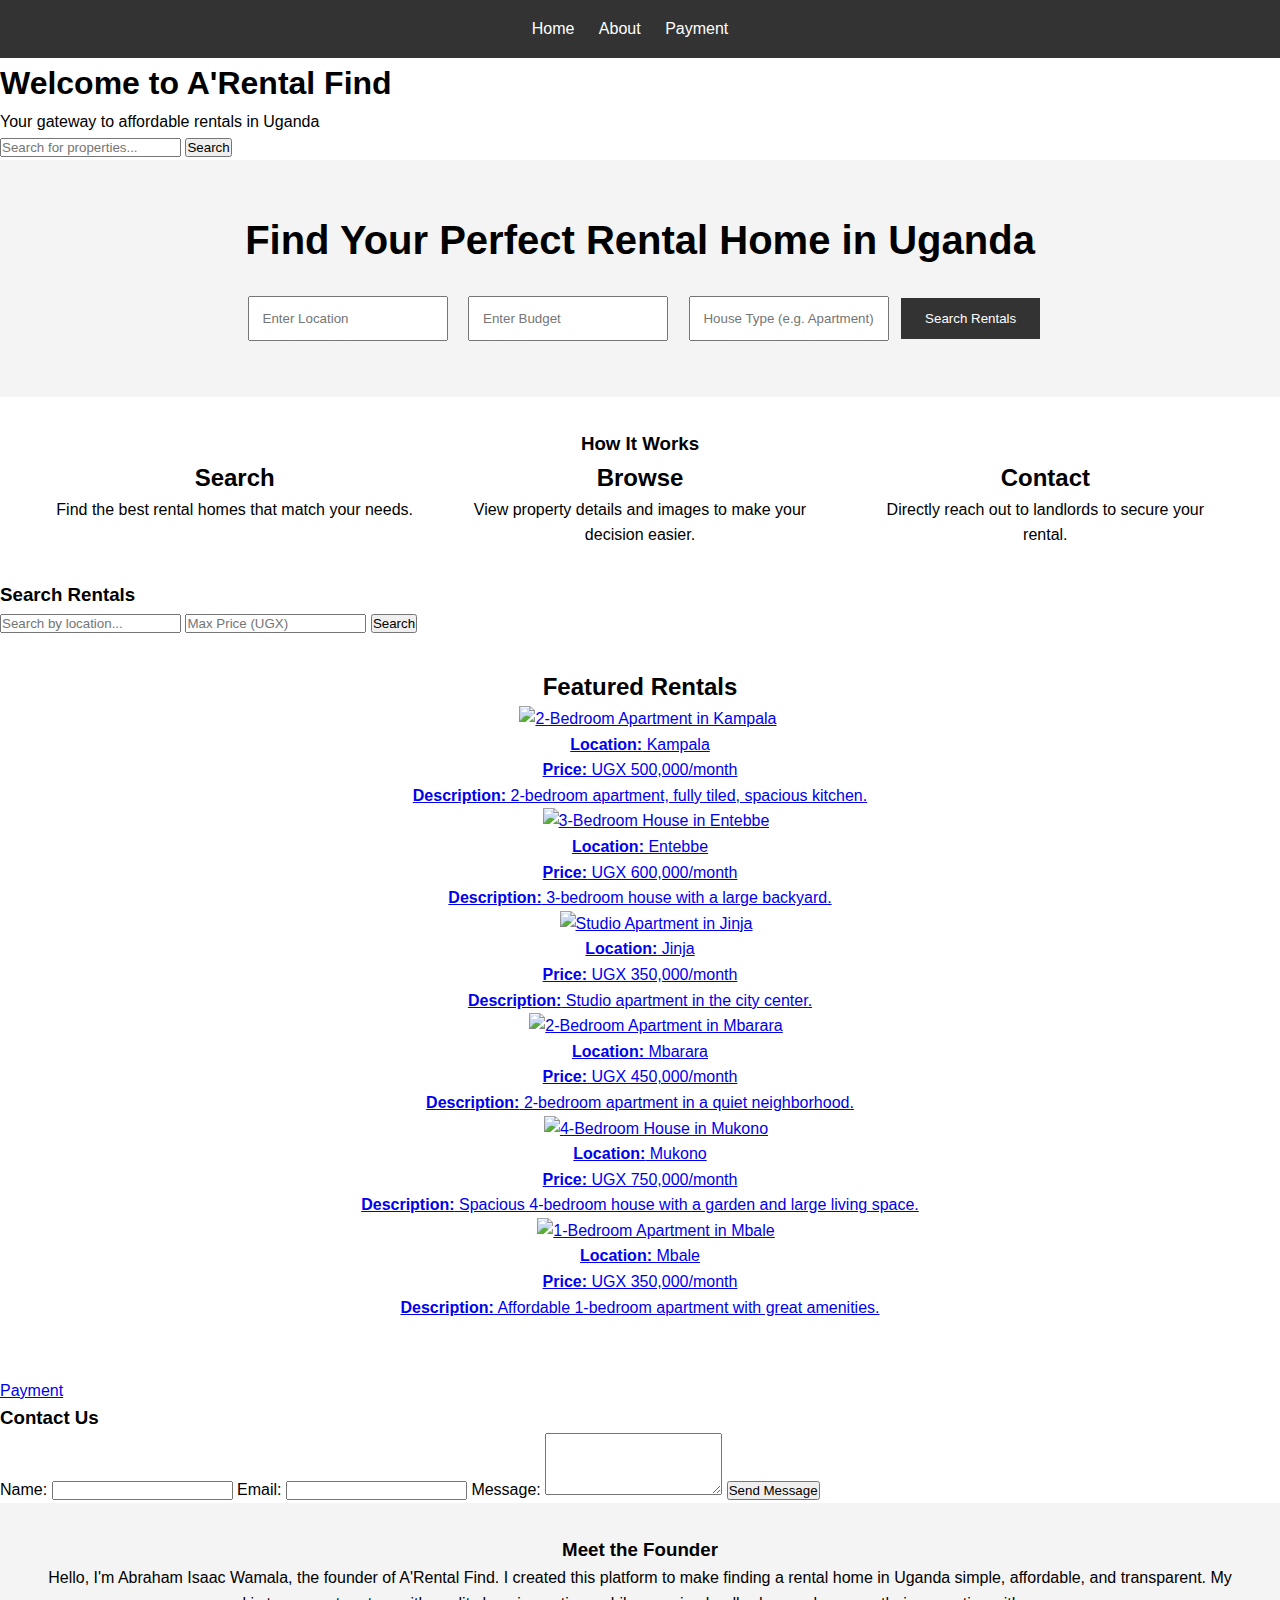
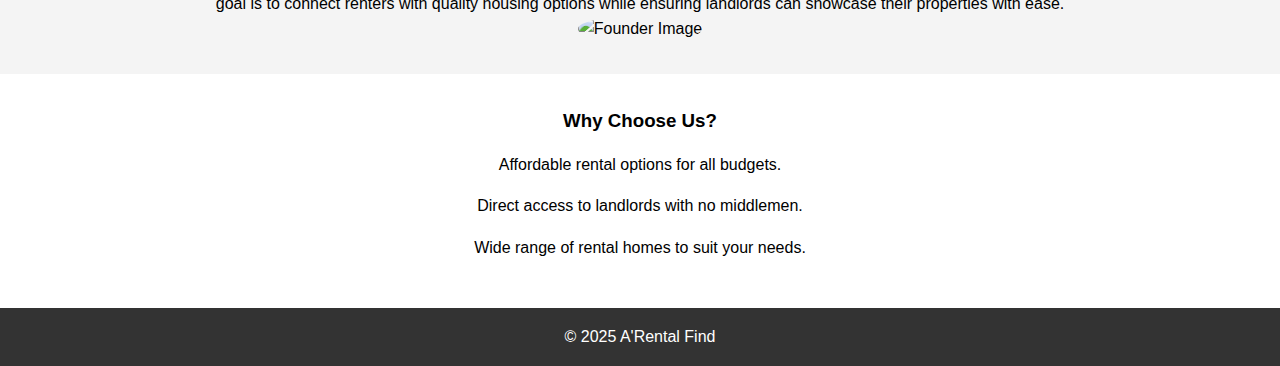
==== index.html @ 2521fff1 "Add files via upload" ====
<!DOCTYPE html>
<html lang="en">
<head>
    <meta charset="UTF-8">
    <meta name="viewport" content="width=device-width, initial-scale=1.0">
    <title>A'Rental Find - Find Your Perfect Rental Home in Uganda</title>
    <link rel="stylesheet" href="styles.css">
<link href="https://fonts.googleapis.com/css2?family=Roboto:wght@400;700&display=swap" rel="stylesheet">

</head>
<body>

    <!-- Header Section -->
    <header>
    <nav>
        <ul>
            <li><a href="index.html">Home</a></li>
            <li><a href="about.html">About</a></li>
            <li><a href="payment.html">Payment</a></li>
        </ul>
    </nav>
</header>
<main>
    <section id="hero">
        <h1>Welcome to A'Rental Find</h1>
        <p>Your gateway to affordable rentals in Uganda</p>
        <input type="text" id="search-bar" placeholder="Search for properties...">
        <button type="button">Search</button>
    </section>
</main>



    <!-- Hero Section -->
    <section class="hero">
        <h2>Find Your Perfect Rental Home in Uganda</h2>
        <form class="search-form">
            <input type="text" placeholder="Enter Location" name="location">
            <input type="text" placeholder="Enter Budget" name="budget">
            <input type="text" placeholder="House Type (e.g. Apartment)" name="house-type">
            <button type="submit">Search Rentals</button>
        </form>
    </section>



    <!-- How It Works Section -->
    <section class="how-it-works">
        <h3>How It Works</h3>
        <div class="steps">
            <div class="step">
                <h4>Search</h4>
                <p>Find the best rental homes that match your needs.</p>
            </div>
            <div class="step">
                <h4>Browse</h4>
                <p>View property details and images to make your decision easier.</p>
            </div>
            <div class="step">
                <h4>Contact</h4>
                <p>Directly reach out to landlords to secure your rental.</p>
            </div>
        </div>
    </section>

    <section class="search">
    <h3>Search Rentals</h3>
    <form id="searchForm">
        <input type="text" id="locationSearch" placeholder="Search by location..." />
        <input type="number" id="priceSearch" placeholder="Max Price (UGX)" />
        <button type="submit">Search</button>
    </form>
</section>
<!-- Featured Rentals Section -->
    <section class="featured-rentals">
    <h2>Featured Rentals</h2>
    <div class="rentals-container">
        <!-- Property 1 -->
        <a href="property-details1.html" class="rental">
            <img src="https://via.placeholder.com/300x200" alt="2-Bedroom Apartment in Kampala">
            <div class="rental-info">
                <p><strong>Location:</strong> Kampala</p>
                <p><strong>Price:</strong> UGX 500,000/month</p>
                <p><strong>Description:</strong> 2-bedroom apartment, fully tiled, spacious kitchen.</p>
            </div>
        </a>

        <!-- Property 2 -->
        <a href="property-details2.html" class="rental">
            <img src="https://via.placeholder.com/300x200" alt="3-Bedroom House in Entebbe">
            <div class="rental-info">
                <p><strong>Location:</strong> Entebbe</p>
                <p><strong>Price:</strong> UGX 600,000/month</p>
                <p><strong>Description:</strong> 3-bedroom house with a large backyard.</p>
            </div>
        </a>

        <!-- Property 3 -->
        <a href="property-details3.html" class="rental">
            <img src="https://via.placeholder.com/300x200" alt="Studio Apartment in Jinja">
            <div class="rental-info">
                <p><strong>Location:</strong> Jinja</p>
                <p><strong>Price:</strong> UGX 350,000/month</p>
                <p><strong>Description:</strong> Studio apartment in the city center.</p>
            </div>
        </a>

        <!-- Property 4 -->
        <a href="property-details4.html" class="rental">
            <img src="https://via.placeholder.com/300x200" alt="2-Bedroom Apartment in Mbarara">
            <div class="rental-info">
                <p><strong>Location:</strong> Mbarara</p>
                <p><strong>Price:</strong> UGX 450,000/month</p>
                <p><strong>Description:</strong> 2-bedroom apartment in a quiet neighborhood.</p>
            </div>
        </a>

        <!-- Property 5 -->
        <a href="property-details5.html" class="rental">
            <img src="https://via.placeholder.com/300x200" alt="4-Bedroom House in Mukono">
            <div class="rental-info">
                <p><strong>Location:</strong> Mukono</p>
                <p><strong>Price:</strong> UGX 750,000/month</p>
                <p><strong>Description:</strong> Spacious 4-bedroom house with a garden and large living space.</p>
            </div>
        </a>

        <!-- Property 6 -->
        <a href="property-details6.html" class="rental">
            <img src="https://via.placeholder.com/300x200" alt="1-Bedroom Apartment in Mbale">
            <div class="rental-info">
                <p><strong>Location:</strong> Mbale</p>
                <p><strong>Price:</strong> UGX 350,000/month</p>
                <p><strong>Description:</strong> Affordable 1-bedroom apartment with great amenities.</p>
            </div>
        </a>
    </div>
</section>
<a href="payment.html">Payment</a>





    <section class="contact">
    <h3>Contact Us</h3>
    <form action="mailto:your-abrahamisaacwamla@gmail.com" method="POST" enctype="multipart/form-data">
        <label for="name">Name:</label>
        <input type="text" id="name" name="name" required>
        
        <label for="email">Email:</label>
        <input type="email" id="email" name="email" required>
        
        <label for="message">Message:</label>
        <textarea id="message" name="message" rows="4" required></textarea>
        
        <button type="submit">Send Message</button>
    </form>
</section>
<!-- Meet the Founder Section -->
    <section class="founder">
    <h3>Meet the Founder</h3>
    <p>Hello, I'm Abraham Isaac Wamala, the founder of A'Rental Find. I created this platform to make finding a rental home in Uganda simple, affordable, and transparent. My goal is to connect renters with quality housing options while ensuring landlords can showcase their properties with ease.</p>
    <img src="https://via.placeholder.com/200x200" alt="Founder Image" class="founder-image">
</section>

    


    <!-- Why Choose Us Section -->
    <section class="why-choose-us">
        <h3>Why Choose Us?</h3>
        <ul>
            <li>Affordable rental options for all budgets.</li>
            <li>Direct access to landlords with no middlemen.</li>
            <li>Wide range of rental homes to suit your needs.</li>
        </ul>
    </section>

    <!-- Footer Section -->
    <footer>
    <p>&copy; 2025 A'Rental Find</p>
</footer>


<script>
    document.getElementById('searchForm').addEventListener('submit', function(event) {
        event.preventDefault();

        const location = document.getElementById('locationSearch').value.toLowerCase();
        const price = parseInt(document.getElementById('priceSearch').value);

        const rentals = document.querySelectorAll('.rental');
        
        rentals.forEach(rental => {
            const rentalLocation = rental.querySelector('p').textContent.toLowerCase();
            const rentalPrice = parseInt(rental.querySelectorAll('p')[1].textContent.replace('UGX ', '').replace('/month', '').replace(',', ''));

            if ((location === '' || rentalLocation.includes(location)) && (isNaN(price) || rentalPrice <= price)) {
                rental.style.display = 'block';
            } else {
                rental.style.display = 'none';
            }
        });
    });
</script>
</body>
</body>
</html>
---- styles.css ----
/* General Reset */
* {
    margin: 0;
    padding: 0;
    box-sizing: border-box;
}

body {
    font-family: Arial, sans-serif;
    line-height: 1.6;
}

/* Header */
header {
    background-color: #333;
    color: white;
    padding: 1rem;
    text-align: center;
}

header .logo h1 {
    font-size: 2rem;
}

header nav ul {
    list-style: none;
    padding: 0;
}

header nav ul li {
    display: inline;
    margin-right: 20px;
}

header nav ul li a {
    color: white;
    text-decoration: none;
}

/* Hero Section */
.hero {
    background-color: #f4f4f4;
    padding: 3rem 0;
    text-align: center;
}

.hero h2 {
    font-size: 2.5rem;
    margin-bottom: 1rem;
}

.search-form input {
    padding: 0.8rem;
    margin: 0.5rem;
    width: 200px;
}

.search-form button {
    padding: 0.8rem 1.5rem;
    background-color: #333;
    color: white;
    border: none;
    cursor: pointer;
}

/* How It Works Section */
.how-it-works {
    text-align: center;
    padding: 2rem;
}

.steps {
    display: flex;
    justify-content: space-around;
}

.step {
    width: 30%;
}

.step h4 {
    font-size: 1.5rem;
}

/* Featured Rentals Section */
.featured-rentals {
    padding: 2rem;
    text-align: center;
}

.rentals {
    display: flex;
    justify-content: space-around;
    flex-wrap: wrap;
}

.rental {
    width: 30%;
    margin: 1rem;
}

.rental img {
    width: 100%;
    height: auto;
}

/* Meet the Founder Section */
.founder {
    padding: 2rem;
    background-color: #f4f4f4;
    text-align: center;
}

.founder img {
    width: 150px;
    height: 150px;
    border-radius: 50%;
}

/* Why Choose Us Section */
.why-choose-us {
    padding: 2rem;
    text-align: center;
}

.why-choose-us ul {
    list-style: none;
}

.why-choose-us ul li {
    margin: 1rem 0;
}

/* Footer */
footer {
    background-color: #333;
    color: white;
    padding: 1rem;
    text-align: center;
}

footer .socials a {
    color: white;
    text-decoration: none;
    margin: 0 10px;
}
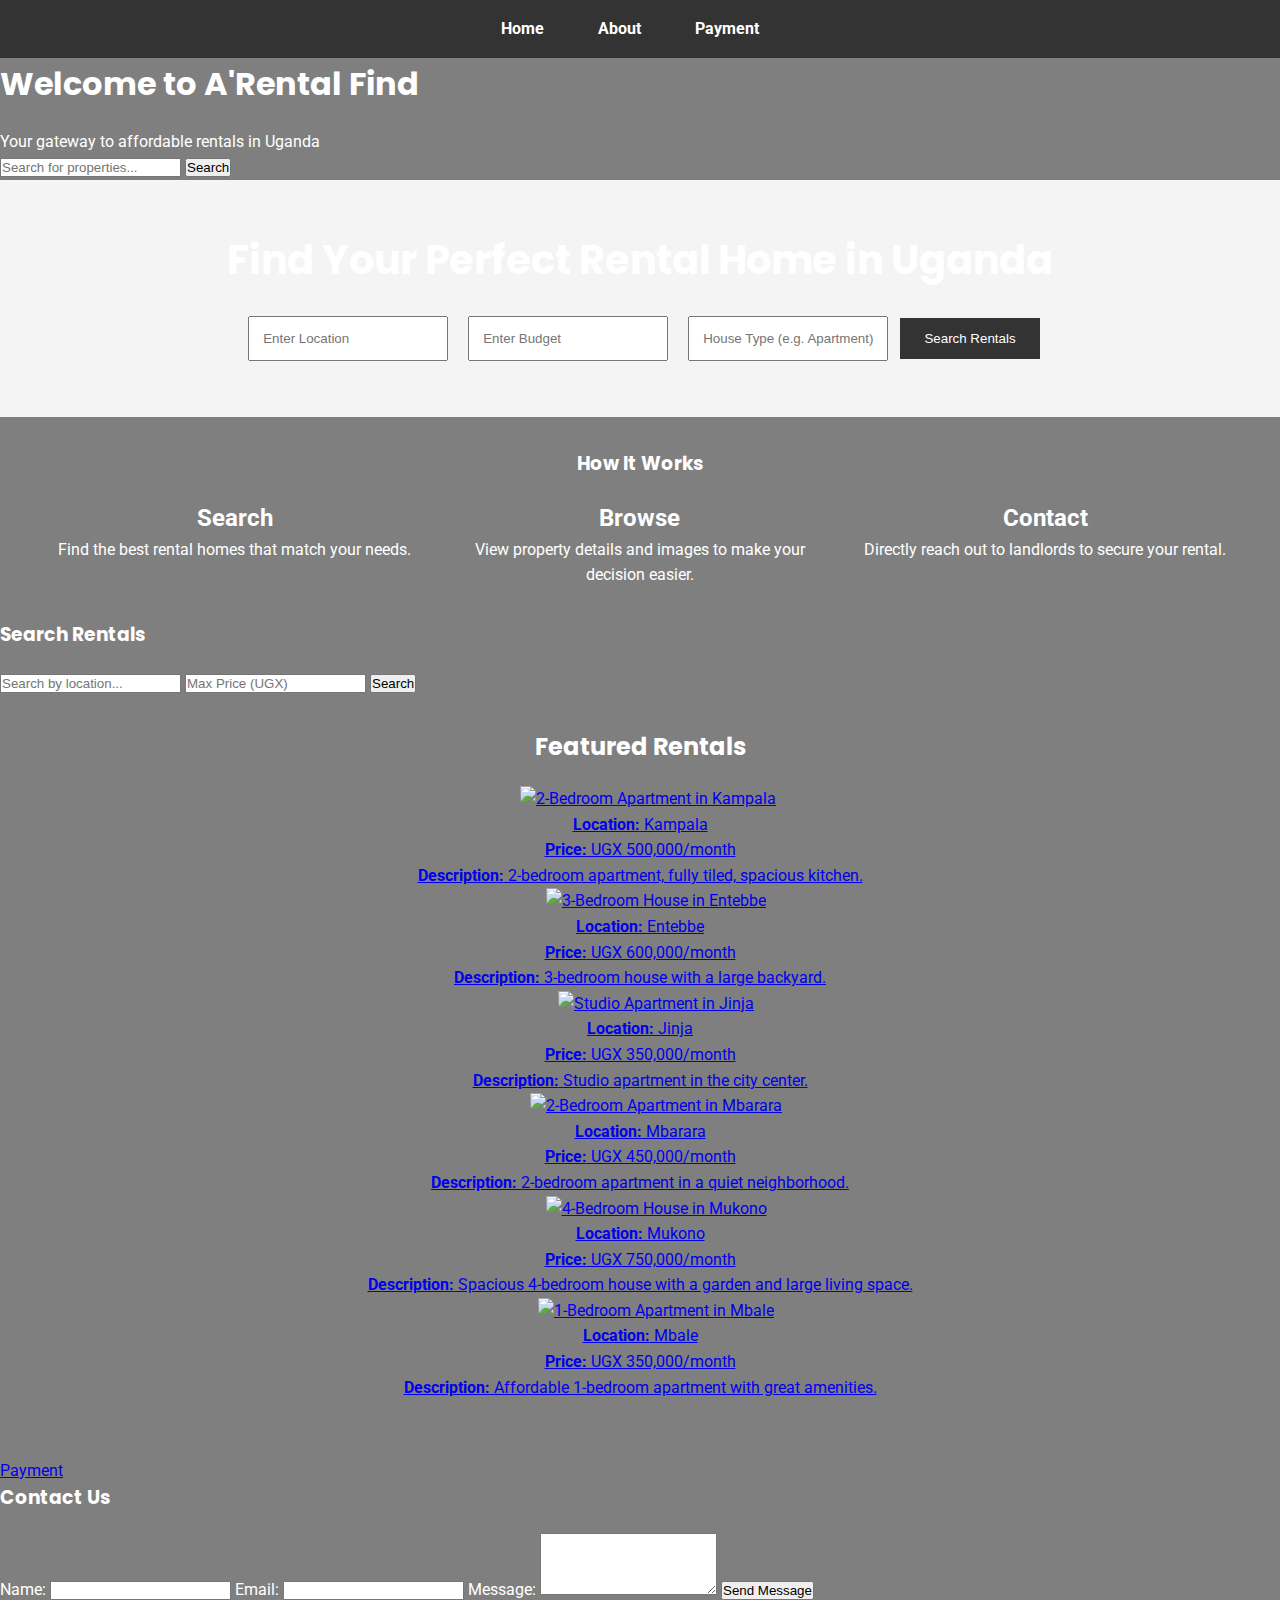
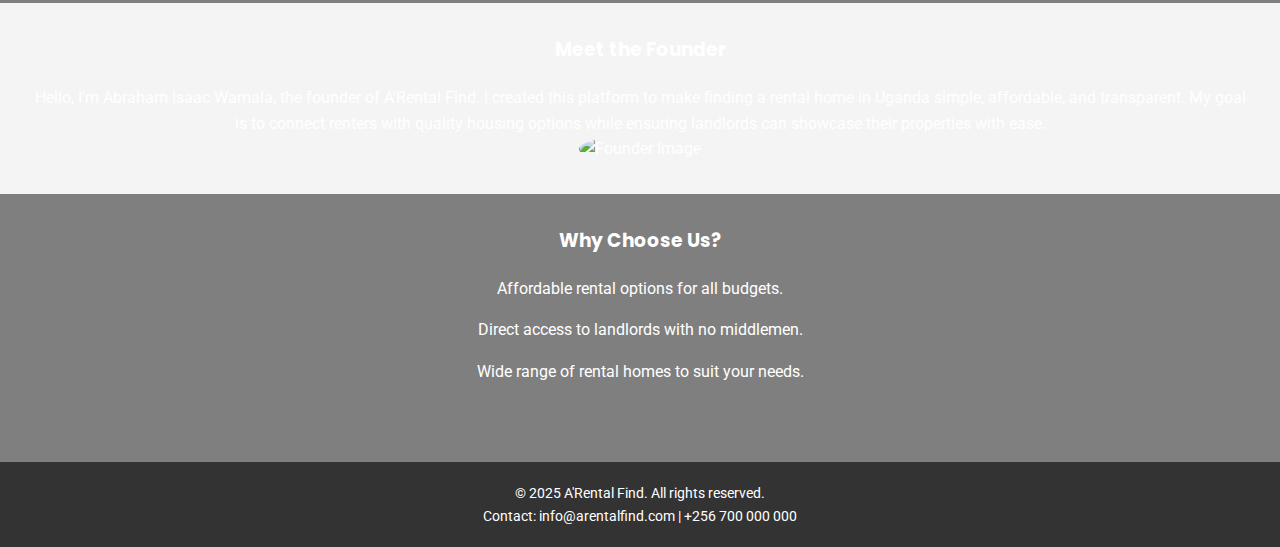
==== commit dab5f6c7: "Add files via upload" ====
--- a/index.html
+++ b/index.html
@@ -5,7 +5,8 @@
     <meta name="viewport" content="width=device-width, initial-scale=1.0">
     <title>A'Rental Find - Find Your Perfect Rental Home in Uganda</title>
     <link rel="stylesheet" href="styles.css">
-<link href="https://fonts.googleapis.com/css2?family=Roboto:wght@400;700&display=swap" rel="stylesheet">
+<link href="https://fonts.googleapis.com/css2?family=Poppins:wght@400;700&family=Roboto:wght@400;500&display=swap" rel="stylesheet">
+
 
 </head>
 <body>
@@ -179,8 +180,10 @@
 
     <!-- Footer Section -->
     <footer>
-    <p>&copy; 2025 A'Rental Find</p>
+    <p>&copy; 2025 A'Rental Find. All rights reserved.</p>
+    <p>Contact: info@arentalfind.com | +256 700 000 000</p>
 </footer>
+
 
 
 <script>
--- a/styles.css
+++ b/styles.css
@@ -143,4 +143,69 @@
     color: white;
     text-decoration: none;
     margin: 0 10px;
-}
+}nav a {
+    color: #fff;
+    text-decoration: none;
+    padding: 0 15px;
+    font-weight: bold;
+}
+
+nav a:hover {
+    color: #ff7e5f; /* Vibrant color on hover */
+    text-decoration: underline;
+}@media (max-width: 768px) {
+    nav {
+        display: flex;
+        flex-direction: column;
+        align-items: center;
+        padding: 10px 0;
+    }
+
+    nav a {
+        margin-bottom: 10px;
+    }
+
+    body {
+        padding: 10px;
+        font-size: 14px;
+    }
+}
+body {
+    background-image: url('background.jpg'); /* Update the path to your image */
+    background-size: cover;
+    background-position: center;
+    background-attachment: fixed;
+    position: relative;
+}
+
+body::before {
+    content: '';
+    position: absolute;
+    top: 0;
+    left: 0;
+    width: 100%;
+    height: 100%;
+    background-color: rgba(0, 0, 0, 0.5); /* Dark overlay */
+    z-index: -1;
+}
+footer {
+    background-color: #333;
+    color: #fff;
+    text-align: center;
+    padding: 20px;
+    margin-top: 30px;
+    font-size: 14px;
+}
+body {
+    font-family: 'Roboto', sans-serif;
+    font-size: 16px;
+    line-height: 1.6;
+    color: #fff;
+}
+
+h1, h2, h3 {
+    font-family: 'Poppins', sans-serif;
+    font-weight: bold;
+    margin-bottom: 20px;
+}
+
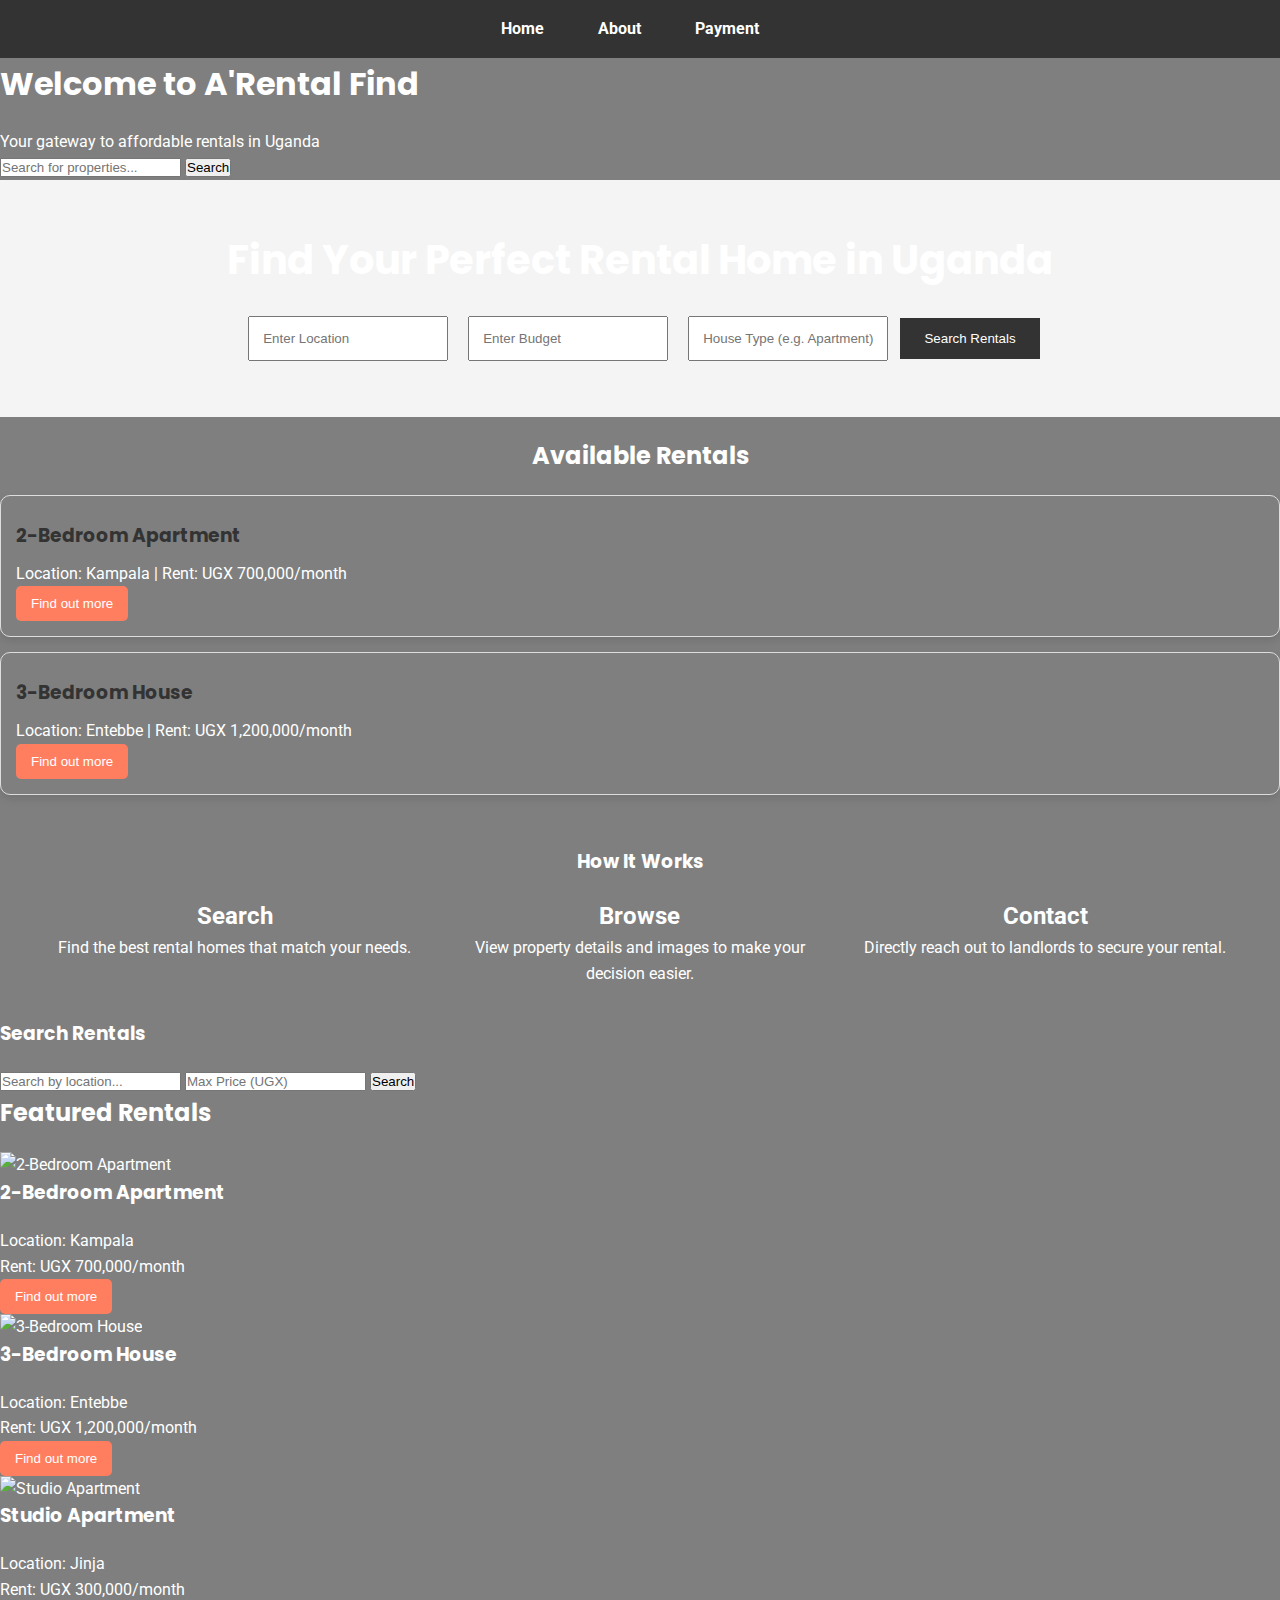
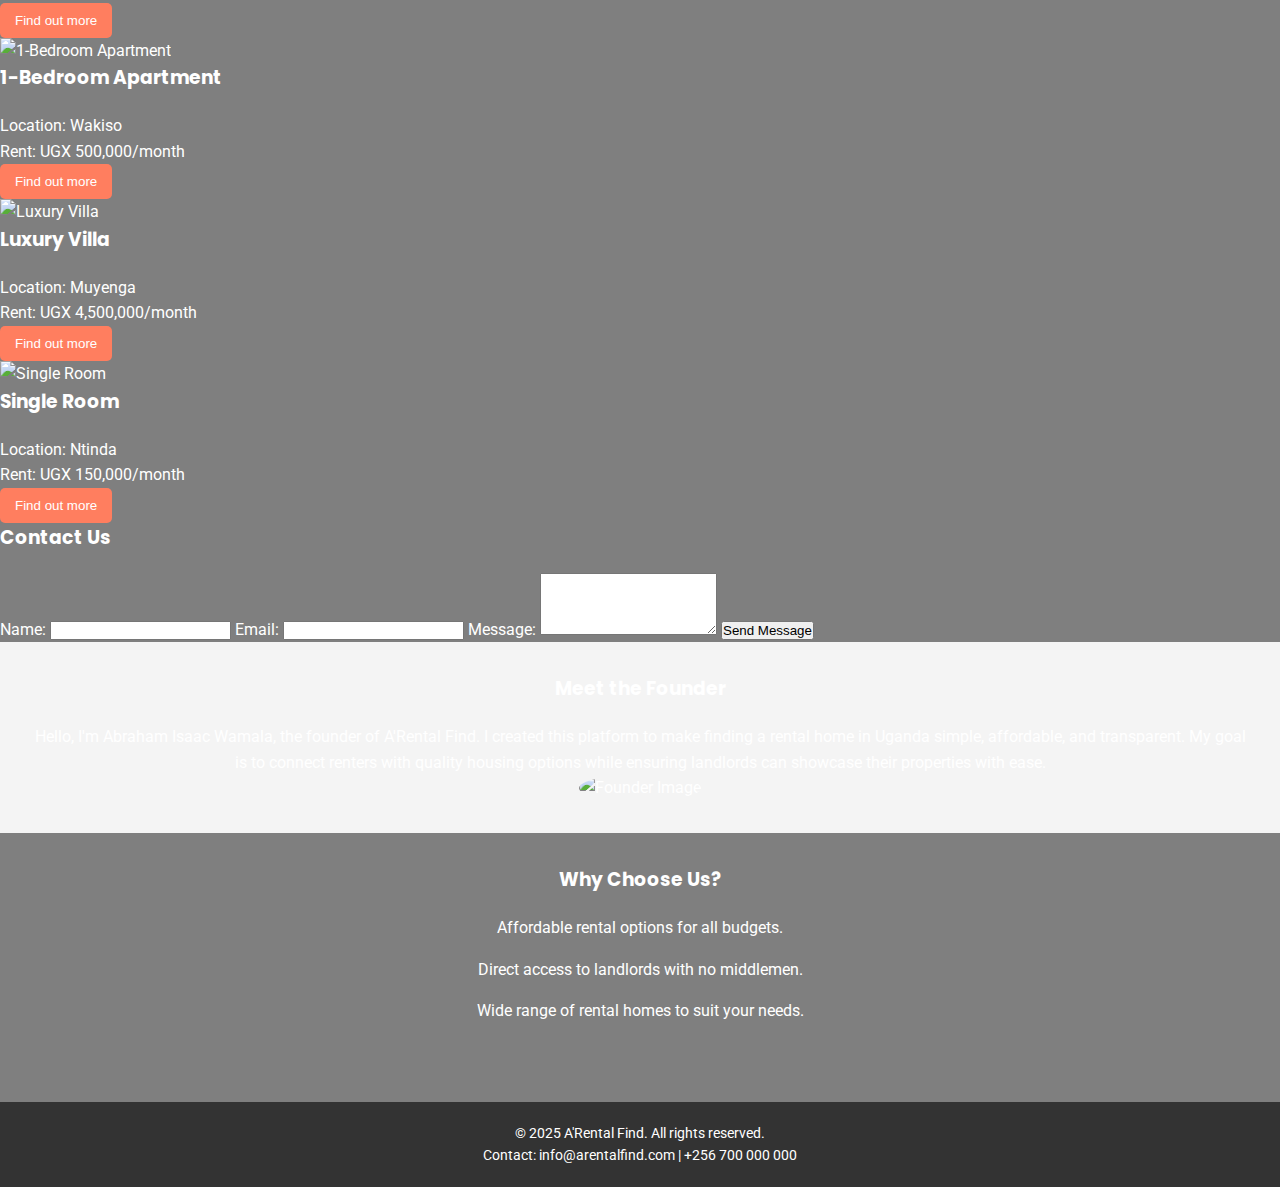
==== commit c91bc1a3: "Add files via upload" ====
--- a/index.html
+++ b/index.html
@@ -42,6 +42,22 @@
             <button type="submit">Search Rentals</button>
         </form>
     </section>
+<!-- Rental Listings Section -->
+<section id="rental-listings">
+    <h2>Available Rentals</h2>
+    <div class="listing">
+        <h3>2-Bedroom Apartment</h3>
+        <p>Location: Kampala | Rent: UGX 700,000/month</p>
+        <button class="find-out-more" data-rental="2-Bedroom Apartment">Find out more</button>
+    </div>
+
+    <div class="listing">
+        <h3>3-Bedroom House</h3>
+        <p>Location: Entebbe | Rent: UGX 1,200,000/month</p>
+        <button class="find-out-more" data-rental="3-Bedroom House">Find out more</button>
+    </div>
+</section>
+
 
 
 
@@ -73,71 +89,78 @@
     </form>
 </section>
 <!-- Featured Rentals Section -->
-    <section class="featured-rentals">
+    <!-- Featured Rentals Section -->
+<section id="featured-rentals">
     <h2>Featured Rentals</h2>
-    <div class="rentals-container">
-        <!-- Property 1 -->
-        <a href="property-details1.html" class="rental">
-            <img src="https://via.placeholder.com/300x200" alt="2-Bedroom Apartment in Kampala">
-            <div class="rental-info">
-                <p><strong>Location:</strong> Kampala</p>
-                <p><strong>Price:</strong> UGX 500,000/month</p>
-                <p><strong>Description:</strong> 2-bedroom apartment, fully tiled, spacious kitchen.</p>
-            </div>
-        </a>
-
-        <!-- Property 2 -->
-        <a href="property-details2.html" class="rental">
-            <img src="https://via.placeholder.com/300x200" alt="3-Bedroom House in Entebbe">
-            <div class="rental-info">
-                <p><strong>Location:</strong> Entebbe</p>
-                <p><strong>Price:</strong> UGX 600,000/month</p>
-                <p><strong>Description:</strong> 3-bedroom house with a large backyard.</p>
-            </div>
-        </a>
-
-        <!-- Property 3 -->
-        <a href="property-details3.html" class="rental">
-            <img src="https://via.placeholder.com/300x200" alt="Studio Apartment in Jinja">
-            <div class="rental-info">
-                <p><strong>Location:</strong> Jinja</p>
-                <p><strong>Price:</strong> UGX 350,000/month</p>
-                <p><strong>Description:</strong> Studio apartment in the city center.</p>
-            </div>
-        </a>
-
-        <!-- Property 4 -->
-        <a href="property-details4.html" class="rental">
-            <img src="https://via.placeholder.com/300x200" alt="2-Bedroom Apartment in Mbarara">
-            <div class="rental-info">
-                <p><strong>Location:</strong> Mbarara</p>
-                <p><strong>Price:</strong> UGX 450,000/month</p>
-                <p><strong>Description:</strong> 2-bedroom apartment in a quiet neighborhood.</p>
-            </div>
-        </a>
-
-        <!-- Property 5 -->
-        <a href="property-details5.html" class="rental">
-            <img src="https://via.placeholder.com/300x200" alt="4-Bedroom House in Mukono">
-            <div class="rental-info">
-                <p><strong>Location:</strong> Mukono</p>
-                <p><strong>Price:</strong> UGX 750,000/month</p>
-                <p><strong>Description:</strong> Spacious 4-bedroom house with a garden and large living space.</p>
-            </div>
-        </a>
-
-        <!-- Property 6 -->
-        <a href="property-details6.html" class="rental">
-            <img src="https://via.placeholder.com/300x200" alt="1-Bedroom Apartment in Mbale">
-            <div class="rental-info">
-                <p><strong>Location:</strong> Mbale</p>
-                <p><strong>Price:</strong> UGX 350,000/month</p>
-                <p><strong>Description:</strong> Affordable 1-bedroom apartment with great amenities.</p>
-            </div>
-        </a>
+    <div class="listings-container">
+        <!-- Rental 1 -->
+        <div class="listing-card">
+            <img src="images/house1.jpg" alt="2-Bedroom Apartment">
+            <div class="listing-details">
+                <h3>2-Bedroom Apartment</h3>
+                <p>Location: Kampala</p>
+                <p>Rent: UGX 700,000/month</p>
+                <button class="find-out-more" data-rental="2-Bedroom Apartment">Find out more</button>
+            </div>
+        </div>
+
+        <!-- Rental 2 -->
+        <div class="listing-card">
+            <img src="images/house2.jpg" alt="3-Bedroom House">
+            <div class="listing-details">
+                <h3>3-Bedroom House</h3>
+                <p>Location: Entebbe</p>
+                <p>Rent: UGX 1,200,000/month</p>
+                <button class="find-out-more" data-rental="3-Bedroom House">Find out more</button>
+            </div>
+        </div>
+
+        <!-- Rental 3 -->
+        <div class="listing-card">
+            <img src="images/house3.jpg" alt="Studio Apartment">
+            <div class="listing-details">
+                <h3>Studio Apartment</h3>
+                <p>Location: Jinja</p>
+                <p>Rent: UGX 300,000/month</p>
+                <button class="find-out-more" data-rental="Studio Apartment">Find out more</button>
+            </div>
+        </div>
+
+        <!-- Rental 4 -->
+        <div class="listing-card">
+            <img src="images/house4.jpg" alt="1-Bedroom Apartment">
+            <div class="listing-details">
+                <h3>1-Bedroom Apartment</h3>
+                <p>Location: Wakiso</p>
+                <p>Rent: UGX 500,000/month</p>
+                <button class="find-out-more" data-rental="1-Bedroom Apartment">Find out more</button>
+            </div>
+        </div>
+
+        <!-- Rental 5 -->
+        <div class="listing-card">
+            <img src="images/house5.jpg" alt="Luxury Villa">
+            <div class="listing-details">
+                <h3>Luxury Villa</h3>
+                <p>Location: Muyenga</p>
+                <p>Rent: UGX 4,500,000/month</p>
+                <button class="find-out-more" data-rental="Luxury Villa">Find out more</button>
+            </div>
+        </div>
+
+        <!-- Rental 6 -->
+        <div class="listing-card">
+            <img src="images/house6.jpg" alt="Single Room">
+            <div class="listing-details">
+                <h3>Single Room</h3>
+                <p>Location: Ntinda</p>
+                <p>Rent: UGX 150,000/month</p>
+                <button class="find-out-more" data-rental="Single Room">Find out more</button>
+            </div>
+        </div>
     </div>
 </section>
-<a href="payment.html">Payment</a>
+
 
 
 
@@ -207,6 +230,38 @@
         });
     });
 </script>
+<!-- Hidden Payment Section -->
+<div id="payment-section" style="display: none;">
+    <h2>Website Fee Payment</h2>
+    <p id="rental-details"></p>
+    <p><strong>Fee:</strong> UGX 1,500</p>
+    <p>To view more details about this rental, please send UGX 1,500 to:</p>
+    <ul>
+        <li>MTN Mobile Money: <strong>0786422819</strong></li>
+    </ul>
+    <p>After payment, <a href="payment.html">confirm your payment here</a>.</p>
+</div>
+<script>
+    // Select all "Find out more" buttons
+    const findOutMoreButtons = document.querySelectorAll('.find-out-more');
+    const paymentSection = document.getElementById('payment-section');
+    const rentalDetails = document.getElementById('rental-details');
+
+    // Add event listeners to each button
+    findOutMoreButtons.forEach(button => {
+        button.addEventListener('click', () => {
+            // Get the rental name from the button's data attribute
+            const rentalInfo = button.getAttribute('data-rental');
+            
+            // Update the payment section with the selected rental's details
+            rentalDetails.textContent = `You selected: ${rentalInfo}`;
+            
+            // Show the payment section
+            paymentSection.style.display = 'block';
+        });
+    });
+</script>
+
 </body>
 </body>
 </html>
--- a/styles.css
+++ b/styles.css
@@ -207,5 +207,54 @@
     font-family: 'Poppins', sans-serif;
     font-weight: bold;
     margin-bottom: 20px;
-}
-
+}/* Rental Listings Section */
+#rental-listings {
+    text-align: center;
+    margin: 20px auto;
+}
+
+.listing {
+    border: 1px solid #ddd;
+    padding: 15px;
+    margin: 15px 0;
+    border-radius: 10px;
+    box-shadow: 0 4px 8px rgba(0, 0, 0, 0.1);
+    text-align: left;
+}
+
+.listing h3 {
+    margin: 10px 0;
+    color: #333;
+}
+
+.find-out-more {
+    background-color: #ff7e5f;
+    color: #fff;
+    padding: 10px 15px;
+    border: none;
+    border-radius: 5px;
+    cursor: pointer;
+    transition: background-color 0.3s ease;
+}
+
+.find-out-more:hover {
+    background-color: #ff5722;
+}
+
+/* Payment Section */
+#payment-section {
+    background-color: #f9f9f9;
+    color: #333;
+    padding: 20px;
+    margin: 20px auto;
+    border-radius: 10px;
+    text-align: center;
+    box-shadow: 0 4px 8px rgba(0, 0, 0, 0.1);
+}
+
+#payment-section h2 {
+    color: #ff7e5f;
+    margin-bottom: 15px;
+}
+
+
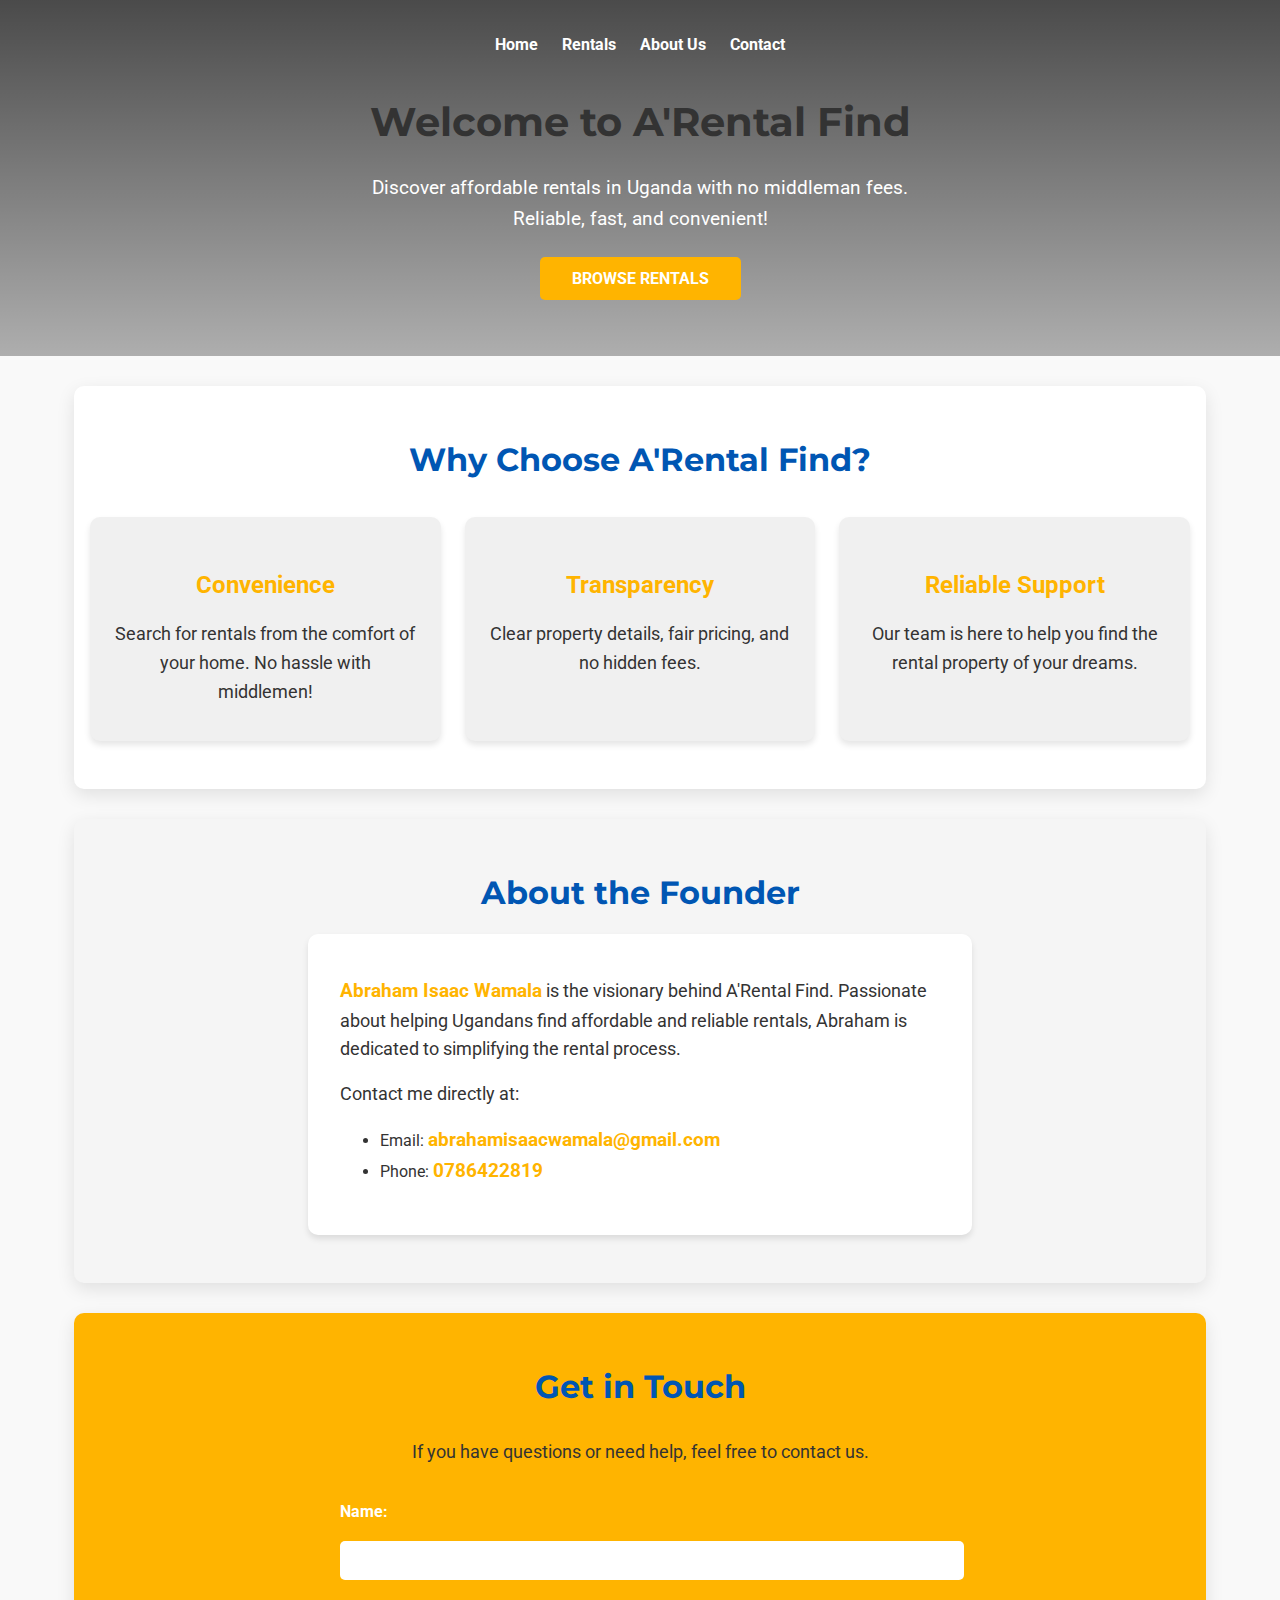
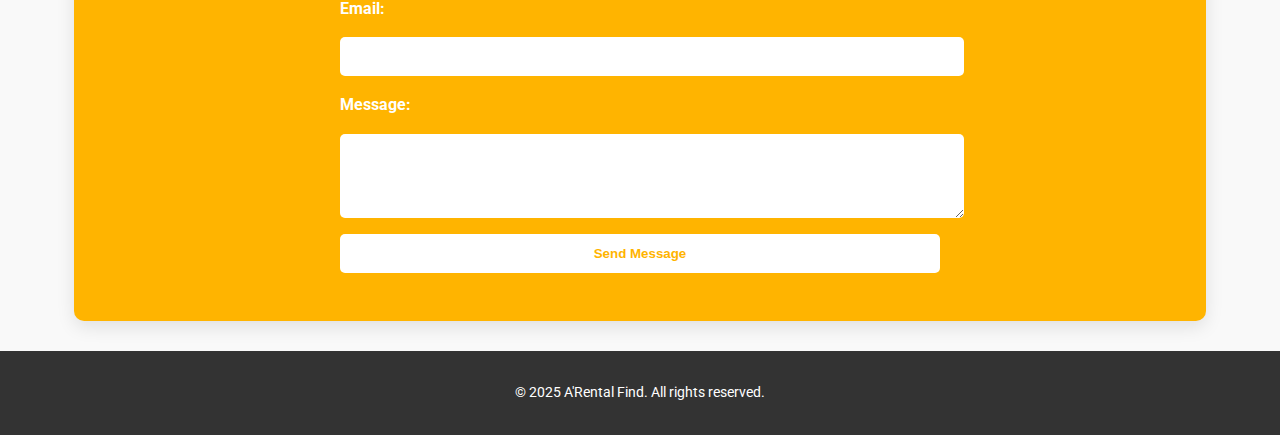
==== commit 30f9cfc3: "Add files via upload" ====
--- a/index.html
+++ b/index.html
@@ -3,265 +3,257 @@
 <head>
     <meta charset="UTF-8">
     <meta name="viewport" content="width=device-width, initial-scale=1.0">
-    <title>A'Rental Find - Find Your Perfect Rental Home in Uganda</title>
+
+    <title>A'Rental Find - Home</title>
     <link rel="stylesheet" href="styles.css">
-<link href="https://fonts.googleapis.com/css2?family=Poppins:wght@400;700&family=Roboto:wght@400;500&display=swap" rel="stylesheet">
-
-
+    <link href="https://fonts.googleapis.com/css2?family=Montserrat:wght@400;700&family=Roboto:wght@300;400;700&display=swap" rel="stylesheet">
+    <style>
+        /* General Styles */
+        body {
+            font-family: 'Roboto', sans-serif;
+            margin: 0;
+            padding: 0;
+            background: #f9f9f9;
+            color: #333;
+        }
+        header {
+            background: linear-gradient(to bottom, rgba(0, 0, 0, 0.7), rgba(0, 0, 0, 0.3)), url('images/hero-bg.jpg') no-repeat center center/cover;
+            color: white;
+            padding: 2rem 1rem;
+            text-align: center;
+        }
+        nav ul {
+            list-style: none;
+            padding: 0;
+            margin: 0;
+            display: flex;
+            justify-content: center;
+            gap: 1.5rem;
+        }
+        nav ul li {
+            display: inline;
+        }
+        nav ul li a {
+            color: white;
+            text-decoration: none;
+            font-weight: bold;
+            transition: color 0.3s;
+        }
+        nav ul li a:hover {
+            color: #ffb400;
+        }
+        .hero {
+            max-width: 600px;
+            margin: 2rem auto;
+        }
+        .hero h1 {
+            font-size: 2.5rem;
+            font-family: 'Montserrat', sans-serif;
+            margin: 1rem 0;
+        }
+        .hero p {
+            font-size: 1.2rem;
+            margin-bottom: 2rem;
+        }
+        .btn {
+            background: #ffb400;
+            color: white;
+            padding: 0.75rem 2rem;
+            border: none;
+            border-radius: 5px;
+            text-transform: uppercase;
+            font-weight: bold;
+            cursor: pointer;
+            text-decoration: none;
+            transition: background 0.3s;
+        }
+        .btn:hover {
+            background: #ff9f00;
+        }
+
+        /* About Section */
+        #about {
+            padding: 3rem 1rem;
+            text-align: center;
+            background: #fff;
+        }
+        #about h2 {
+            font-size: 2rem;
+            margin-bottom: 1rem;
+            font-family: 'Montserrat', sans-serif;
+        }
+        .about-container {
+            display: grid;
+            grid-template-columns: repeat(auto-fit, minmax(300px, 1fr));
+            gap: 1.5rem;
+            margin-top: 2rem;
+        }
+        .about-item {
+            background: #f0f0f0;
+            padding: 1.5rem;
+            border-radius: 10px;
+            box-shadow: 0 4px 6px rgba(0, 0, 0, 0.1);
+        }
+        .about-item h3 {
+            margin-bottom: 1rem;
+            font-size: 1.5rem;
+            color: #ffb400;
+        }
+
+        /* Founder Section */
+        #founder {
+            padding: 3rem 1rem;
+            background: #f5f5f5;
+            text-align: center;
+        }
+        #founder h2 {
+            font-size: 2rem;
+            margin-bottom: 1rem;
+            font-family: 'Montserrat', sans-serif;
+        }
+        .founder-details {
+            max-width: 600px;
+            margin: 0 auto;
+            text-align: left;
+            background: white;
+            padding: 2rem;
+            border-radius: 10px;
+            box-shadow: 0 4px 6px rgba(0, 0, 0, 0.1);
+        }
+        .founder-details p {
+            margin-bottom: 1rem;
+        }
+        .founder-details strong {
+            font-size: 1.2rem;
+            color: #ffb400;
+        }
+
+        /* Contact Section */
+        #contact {
+            padding: 3rem 1rem;
+            text-align: center;
+            background: #ffb400;
+            color: white;
+        }
+        #contact h2 {
+            font-size: 2rem;
+            font-family: 'Montserrat', sans-serif;
+        }
+        #contact p {
+            margin: 1rem 0 2rem;
+        }
+        form {
+            max-width: 600px;
+            margin: 0 auto;
+            display: flex;
+            flex-direction: column;
+            gap: 1rem;
+        }
+        form label {
+            text-align: left;
+            font-weight: bold;
+        }
+        form input, form textarea {
+            width: 100%;
+            padding: 0.75rem;
+            border: none;
+            border-radius: 5px;
+        }
+        form button {
+            background: white;
+            color: #ffb400;
+            border: none;
+            padding: 0.75rem;
+            font-weight: bold;
+            border-radius: 5px;
+            cursor: pointer;
+            transition: background 0.3s;
+        }
+        form button:hover {
+            background: #fff2d6;
+        }
+
+        /* Footer */
+        footer {
+            text-align: center;
+            padding: 1rem;
+            background: #333;
+            color: white;
+            font-size: 0.9rem;
+        }
+    </style>
 </head>
 <body>
-
-    <!-- Header Section -->
+    <!-- Header -->
     <header>
-    <nav>
-        <ul>
-            <li><a href="index.html">Home</a></li>
-            <li><a href="about.html">About</a></li>
-            <li><a href="payment.html">Payment</a></li>
-        </ul>
-    </nav>
-</header>
-<main>
-    <section id="hero">
-        <h1>Welcome to A'Rental Find</h1>
-        <p>Your gateway to affordable rentals in Uganda</p>
-        <input type="text" id="search-bar" placeholder="Search for properties...">
-        <button type="button">Search</button>
-    </section>
-</main>
-
-
-
-    <!-- Hero Section -->
-    <section class="hero">
-        <h2>Find Your Perfect Rental Home in Uganda</h2>
-        <form class="search-form">
-            <input type="text" placeholder="Enter Location" name="location">
-            <input type="text" placeholder="Enter Budget" name="budget">
-            <input type="text" placeholder="House Type (e.g. Apartment)" name="house-type">
-            <button type="submit">Search Rentals</button>
-        </form>
-    </section>
-<!-- Rental Listings Section -->
-<section id="rental-listings">
-    <h2>Available Rentals</h2>
-    <div class="listing">
-        <h3>2-Bedroom Apartment</h3>
-        <p>Location: Kampala | Rent: UGX 700,000/month</p>
-        <button class="find-out-more" data-rental="2-Bedroom Apartment">Find out more</button>
-    </div>
-
-    <div class="listing">
-        <h3>3-Bedroom House</h3>
-        <p>Location: Entebbe | Rent: UGX 1,200,000/month</p>
-        <button class="find-out-more" data-rental="3-Bedroom House">Find out more</button>
-    </div>
-</section>
-
-
-
-
-    <!-- How It Works Section -->
-    <section class="how-it-works">
-        <h3>How It Works</h3>
-        <div class="steps">
-            <div class="step">
-                <h4>Search</h4>
-                <p>Find the best rental homes that match your needs.</p>
+        <nav>
+            <ul>
+                <li><a href="index.html" class="active">Home</a></li>
+                <li><a href="rentals.html">Rentals</a></li>
+                <li><a href="#about">About Us</a></li>
+                <li><a href="#contact">Contact</a></li>
+            </ul>
+        </nav>
+        <div class="hero">
+            <h1>Welcome to A'Rental Find</h1>
+            <p>Discover affordable rentals in Uganda with no middleman fees. Reliable, fast, and convenient!</p>
+            <a href="rentals.html" class="btn">Browse Rentals</a>
+        </div>
+    </header>
+
+    <!-- About Section -->
+    <section id="about">
+        <h2>Why Choose A'Rental Find?</h2>
+        <div class="about-container">
+            <div class="about-item">
+                <h3>Convenience</h3>
+                <p>Search for rentals from the comfort of your home. No hassle with middlemen!</p>
             </div>
-            <div class="step">
-                <h4>Browse</h4>
-                <p>View property details and images to make your decision easier.</p>
+            <div class="about-item">
+                <h3>Transparency</h3>
+                <p>Clear property details, fair pricing, and no hidden fees.</p>
             </div>
-            <div class="step">
-                <h4>Contact</h4>
-                <p>Directly reach out to landlords to secure your rental.</p>
+            <div class="about-item">
+                <h3>Reliable Support</h3>
+                <p>Our team is here to help you find the rental property of your dreams.</p>
             </div>
         </div>
     </section>
 
-    <section class="search">
-    <h3>Search Rentals</h3>
-    <form id="searchForm">
-        <input type="text" id="locationSearch" placeholder="Search by location..." />
-        <input type="number" id="priceSearch" placeholder="Max Price (UGX)" />
-        <button type="submit">Search</button>
-    </form>
-</section>
-<!-- Featured Rentals Section -->
-    <!-- Featured Rentals Section -->
-<section id="featured-rentals">
-    <h2>Featured Rentals</h2>
-    <div class="listings-container">
-        <!-- Rental 1 -->
-        <div class="listing-card">
-            <img src="images/house1.jpg" alt="2-Bedroom Apartment">
-            <div class="listing-details">
-                <h3>2-Bedroom Apartment</h3>
-                <p>Location: Kampala</p>
-                <p>Rent: UGX 700,000/month</p>
-                <button class="find-out-more" data-rental="2-Bedroom Apartment">Find out more</button>
-            </div>
+    <!-- Founder Section -->
+    <section id="founder">
+        <h2>About the Founder</h2>
+        <div class="founder-details">
+            <p><strong>Abraham Isaac Wamala</strong> is the visionary behind A'Rental Find. Passionate about helping Ugandans find affordable and reliable rentals, Abraham is dedicated to simplifying the rental process.</p>
+            <p>Contact me directly at:</p>
+            <ul>
+                <li>Email: <strong>abrahamisaacwamala@gmail.com</strong></li>
+                <li>Phone: <strong>0786422819</strong></li>
+            </ul>
         </div>
-
-        <!-- Rental 2 -->
-        <div class="listing-card">
-            <img src="images/house2.jpg" alt="3-Bedroom House">
-            <div class="listing-details">
-                <h3>3-Bedroom House</h3>
-                <p>Location: Entebbe</p>
-                <p>Rent: UGX 1,200,000/month</p>
-                <button class="find-out-more" data-rental="3-Bedroom House">Find out more</button>
-            </div>
-        </div>
-
-        <!-- Rental 3 -->
-        <div class="listing-card">
-            <img src="images/house3.jpg" alt="Studio Apartment">
-            <div class="listing-details">
-                <h3>Studio Apartment</h3>
-                <p>Location: Jinja</p>
-                <p>Rent: UGX 300,000/month</p>
-                <button class="find-out-more" data-rental="Studio Apartment">Find out more</button>
-            </div>
-        </div>
-
-        <!-- Rental 4 -->
-        <div class="listing-card">
-            <img src="images/house4.jpg" alt="1-Bedroom Apartment">
-            <div class="listing-details">
-                <h3>1-Bedroom Apartment</h3>
-                <p>Location: Wakiso</p>
-                <p>Rent: UGX 500,000/month</p>
-                <button class="find-out-more" data-rental="1-Bedroom Apartment">Find out more</button>
-            </div>
-        </div>
-
-        <!-- Rental 5 -->
-        <div class="listing-card">
-            <img src="images/house5.jpg" alt="Luxury Villa">
-            <div class="listing-details">
-                <h3>Luxury Villa</h3>
-                <p>Location: Muyenga</p>
-                <p>Rent: UGX 4,500,000/month</p>
-                <button class="find-out-more" data-rental="Luxury Villa">Find out more</button>
-            </div>
-        </div>
-
-        <!-- Rental 6 -->
-        <div class="listing-card">
-            <img src="images/house6.jpg" alt="Single Room">
-            <div class="listing-details">
-                <h3>Single Room</h3>
-                <p>Location: Ntinda</p>
-                <p>Rent: UGX 150,000/month</p>
-                <button class="find-out-more" data-rental="Single Room">Find out more</button>
-            </div>
-        </div>
-    </div>
-</section>
-
-
-
-
-
-
-    <section class="contact">
-    <h3>Contact Us</h3>
-    <form action="mailto:your-abrahamisaacwamla@gmail.com" method="POST" enctype="multipart/form-data">
-        <label for="name">Name:</label>
-        <input type="text" id="name" name="name" required>
-        
-        <label for="email">Email:</label>
-        <input type="email" id="email" name="email" required>
-        
-        <label for="message">Message:</label>
-        <textarea id="message" name="message" rows="4" required></textarea>
-        
-        <button type="submit">Send Message</button>
-    </form>
-</section>
-<!-- Meet the Founder Section -->
-    <section class="founder">
-    <h3>Meet the Founder</h3>
-    <p>Hello, I'm Abraham Isaac Wamala, the founder of A'Rental Find. I created this platform to make finding a rental home in Uganda simple, affordable, and transparent. My goal is to connect renters with quality housing options while ensuring landlords can showcase their properties with ease.</p>
-    <img src="https://via.placeholder.com/200x200" alt="Founder Image" class="founder-image">
-</section>
-
-    
-
-
-    <!-- Why Choose Us Section -->
-    <section class="why-choose-us">
-        <h3>Why Choose Us?</h3>
-        <ul>
-            <li>Affordable rental options for all budgets.</li>
-            <li>Direct access to landlords with no middlemen.</li>
-            <li>Wide range of rental homes to suit your needs.</li>
-        </ul>
     </section>
 
-    <!-- Footer Section -->
+    <!-- Contact Section -->
+    <section id="contact">
+        <h2>Get in Touch</h2>
+        <p>If you have questions or need help, feel free to contact us.</p>
+        <form action="mailto:abrahamisaacwamala@gmail.com" method="post" enctype="text/plain">
+            <label for="name">Name:</label>
+            <input type="text" id="name" name="name" required>
+
+            <label for="email">Email:</label>
+            <input type="email" id="email" name="email" required>
+
+            <label for="message">Message:</label>
+            <textarea id="message" name="message" rows="4" required></textarea>
+
+            <button type="submit">Send Message</button>
+        </form>
+    </section>
+
+    <!-- Footer -->
     <footer>
-    <p>&copy; 2025 A'Rental Find. All rights reserved.</p>
-    <p>Contact: info@arentalfind.com | +256 700 000 000</p>
-</footer>
-
-
-
-<script>
-    document.getElementById('searchForm').addEventListener('submit', function(event) {
-        event.preventDefault();
-
-        const location = document.getElementById('locationSearch').value.toLowerCase();
-        const price = parseInt(document.getElementById('priceSearch').value);
-
-        const rentals = document.querySelectorAll('.rental');
-        
-        rentals.forEach(rental => {
-            const rentalLocation = rental.querySelector('p').textContent.toLowerCase();
-            const rentalPrice = parseInt(rental.querySelectorAll('p')[1].textContent.replace('UGX ', '').replace('/month', '').replace(',', ''));
-
-            if ((location === '' || rentalLocation.includes(location)) && (isNaN(price) || rentalPrice <= price)) {
-                rental.style.display = 'block';
-            } else {
-                rental.style.display = 'none';
-            }
-        });
-    });
-</script>
-<!-- Hidden Payment Section -->
-<div id="payment-section" style="display: none;">
-    <h2>Website Fee Payment</h2>
-    <p id="rental-details"></p>
-    <p><strong>Fee:</strong> UGX 1,500</p>
-    <p>To view more details about this rental, please send UGX 1,500 to:</p>
-    <ul>
-        <li>MTN Mobile Money: <strong>0786422819</strong></li>
-    </ul>
-    <p>After payment, <a href="payment.html">confirm your payment here</a>.</p>
-</div>
-<script>
-    // Select all "Find out more" buttons
-    const findOutMoreButtons = document.querySelectorAll('.find-out-more');
-    const paymentSection = document.getElementById('payment-section');
-    const rentalDetails = document.getElementById('rental-details');
-
-    // Add event listeners to each button
-    findOutMoreButtons.forEach(button => {
-        button.addEventListener('click', () => {
-            // Get the rental name from the button's data attribute
-            const rentalInfo = button.getAttribute('data-rental');
-            
-            // Update the payment section with the selected rental's details
-            rentalDetails.textContent = `You selected: ${rentalInfo}`;
-            
-            // Show the payment section
-            paymentSection.style.display = 'block';
-        });
-    });
-</script>
-
-</body>
+        <p>&copy; 2025 A'Rental Find. All rights reserved.</p>
+    </footer>
 </body>
 </html>
--- a/styles.css
+++ b/styles.css
@@ -1,260 +1,134 @@
-/* General Reset */
-* {
+/* General Body Styling */
+body {
+    font-family: 'Roboto', sans-serif;
     margin: 0;
     padding: 0;
-    box-sizing: border-box;
-}
-
-body {
-    font-family: Arial, sans-serif;
+    background-color: #f4f4f4;
     line-height: 1.6;
 }
 
-/* Header */
-header {
-    background-color: #333;
-    color: white;
-    padding: 1rem;
-    text-align: center;
-}
-
-header .logo h1 {
-    font-size: 2rem;
-}
-
-header nav ul {
-    list-style: none;
-    padding: 0;
-}
-
-header nav ul li {
-    display: inline;
-    margin-right: 20px;
-}
-
-header nav ul li a {
-    color: white;
-    text-decoration: none;
-}
-
-/* Hero Section */
-.hero {
-    background-color: #f4f4f4;
-    padding: 3rem 0;
-    text-align: center;
-}
-
-.hero h2 {
-    font-size: 2.5rem;
-    margin-bottom: 1rem;
-}
-
-.search-form input {
-    padding: 0.8rem;
-    margin: 0.5rem;
-    width: 200px;
-}
-
-.search-form button {
-    padding: 0.8rem 1.5rem;
-    background-color: #333;
-    color: white;
-    border: none;
-    cursor: pointer;
-}
-
-/* How It Works Section */
-.how-it-works {
-    text-align: center;
-    padding: 2rem;
-}
-
-.steps {
-    display: flex;
-    justify-content: space-around;
-}
-
-.step {
-    width: 30%;
-}
-
-.step h4 {
-    font-size: 1.5rem;
-}
-
-/* Featured Rentals Section */
-.featured-rentals {
-    padding: 2rem;
-    text-align: center;
-}
-
-.rentals {
-    display: flex;
-    justify-content: space-around;
-    flex-wrap: wrap;
-}
-
-.rental {
-    width: 30%;
-    margin: 1rem;
-}
-
-.rental img {
-    width: 100%;
-    height: auto;
-}
-
-/* Meet the Founder Section */
-.founder {
-    padding: 2rem;
-    background-color: #f4f4f4;
-    text-align: center;
-}
-
-.founder img {
-    width: 150px;
-    height: 150px;
-    border-radius: 50%;
-}
-
-/* Why Choose Us Section */
-.why-choose-us {
-    padding: 2rem;
-    text-align: center;
-}
-
-.why-choose-us ul {
-    list-style: none;
-}
-
-.why-choose-us ul li {
-    margin: 1rem 0;
-}
-
-/* Footer */
-footer {
-    background-color: #333;
-    color: white;
-    padding: 1rem;
-    text-align: center;
-}
-
-footer .socials a {
-    color: white;
-    text-decoration: none;
-    margin: 0 10px;
-}nav a {
-    color: #fff;
-    text-decoration: none;
-    padding: 0 15px;
+h1, h2, h3 {
     font-weight: bold;
 }
 
-nav a:hover {
-    color: #ff7e5f; /* Vibrant color on hover */
-    text-decoration: underline;
-}@media (max-width: 768px) {
-    nav {
-        display: flex;
-        flex-direction: column;
-        align-items: center;
-        padding: 10px 0;
-    }
-
-    nav a {
-        margin-bottom: 10px;
-    }
-
-    body {
-        padding: 10px;
-        font-size: 14px;
-    }
-}
-body {
-    background-image: url('background.jpg'); /* Update the path to your image */
-    background-size: cover;
-    background-position: center;
-    background-attachment: fixed;
-    position: relative;
+section {
+    margin: 30px auto;
+    padding: 30px;
+    max-width: 1100px;
+    background-color: #fff;
+    border-radius: 10px;
+    box-shadow: 0 6px 18px rgba(0, 0, 0, 0.1);
 }
 
-body::before {
-    content: '';
-    position: absolute;
-    top: 0;
-    left: 0;
-    width: 100%;
-    height: 100%;
-    background-color: rgba(0, 0, 0, 0.5); /* Dark overlay */
-    z-index: -1;
-}
-footer {
-    background-color: #333;
-    color: #fff;
+/* Header Styles */
+h1 {
+    color: #333;
+    font-size: 36px;
     text-align: center;
-    padding: 20px;
-    margin-top: 30px;
-    font-size: 14px;
-}
-body {
-    font-family: 'Roboto', sans-serif;
-    font-size: 16px;
-    line-height: 1.6;
-    color: #fff;
+    margin-bottom: 20px;
 }
 
-h1, h2, h3 {
-    font-family: 'Poppins', sans-serif;
-    font-weight: bold;
-    margin-bottom: 20px;
-}/* Rental Listings Section */
-#rental-listings {
-    text-align: center;
-    margin: 20px auto;
+h2 {
+    color: #0056b3;
+    font-size: 26px;
+    margin-top: 0;
 }
 
-.listing {
-    border: 1px solid #ddd;
-    padding: 15px;
-    margin: 15px 0;
-    border-radius: 10px;
-    box-shadow: 0 4px 8px rgba(0, 0, 0, 0.1);
-    text-align: left;
+h3 {
+    color: #0056b3;
+    font-size: 22px;
+    margin-top: 25px;
 }
 
-.listing h3 {
+/* Rental Item Styling */
+.rental-item {
+    background-color: #f9f9f9;
+    margin-bottom: 30px;
+    padding: 20px;
+    border-radius: 8px;
+    border: 1px solid #ddd;
+    box-shadow: 0 4px 12px rgba(0, 0, 0, 0.05);
+    max-width: 100%; /* Avoids stretching */
+}
+
+.rental-item:hover {
+    background-color: #eaf2ff;
+    box-shadow: 0 6px 18px rgba(0, 0, 0, 0.1);
+}
+
+.rental-item p {
+    font-size: 18px;
+    color: #555;
     margin: 10px 0;
+}
+
+/* Landlord Info Styling */
+.rental-item .landlord-info {
+    background-color: #e6f7ff;
+    padding: 20px;
+    margin-top: 15px;
+    border-radius: 8px;
+    border: 1px solid #b3d8f3;
+}
+
+.rental-item .landlord-info p {
+    font-size: 18px;
     color: #333;
 }
 
-.find-out-more {
-    background-color: #ff7e5f;
-    color: #fff;
-    padding: 10px 15px;
-    border: none;
-    border-radius: 5px;
-    cursor: pointer;
-    transition: background-color 0.3s ease;
+.rental-item .landlord-info p strong {
+    color: #0056b3;
 }
 
-.find-out-more:hover {
-    background-color: #ff5722;
+/* Make sure all text is easy to read and well-spaced */
+.rental-item .landlord-info p {
+    margin-bottom: 10px;
 }
 
-/* Payment Section */
-#payment-section {
-    background-color: #f9f9f9;
+section p {
+    font-size: 18px;
     color: #333;
-    padding: 20px;
-    margin: 20px auto;
-    border-radius: 10px;
-    text-align: center;
-    box-shadow: 0 4px 8px rgba(0, 0, 0, 0.1);
+    margin: 10px 0;
 }
 
-#payment-section h2 {
-    color: #ff7e5f;
-    margin-bottom: 15px;
+/* Mobile-first Design */
+@media (max-width: 768px) {
+    body {
+        padding: 10px;
+    }
+
+    section {
+        padding: 20px;
+        margin: 15px;
+    }
+
+    h1 {
+        font-size: 30px;
+    }
+
+    h2 {
+        font-size: 24px;
+    }
+
+    h3 {
+        font-size: 20px;
+    }
+
+    .rental-item p {
+        font-size: 16px;
+    }
+
+    .rental-item .landlord-info p {
+        font-size: 16px;
+    }
+
+    .rental-item {
+        padding: 15px;
+        margin-bottom: 20px;
+    }
+
+    /* Make sure to avoid content overflow */
+    .rental-item .landlord-info p {
+        white-space: normal;
+    }
 }
-
-
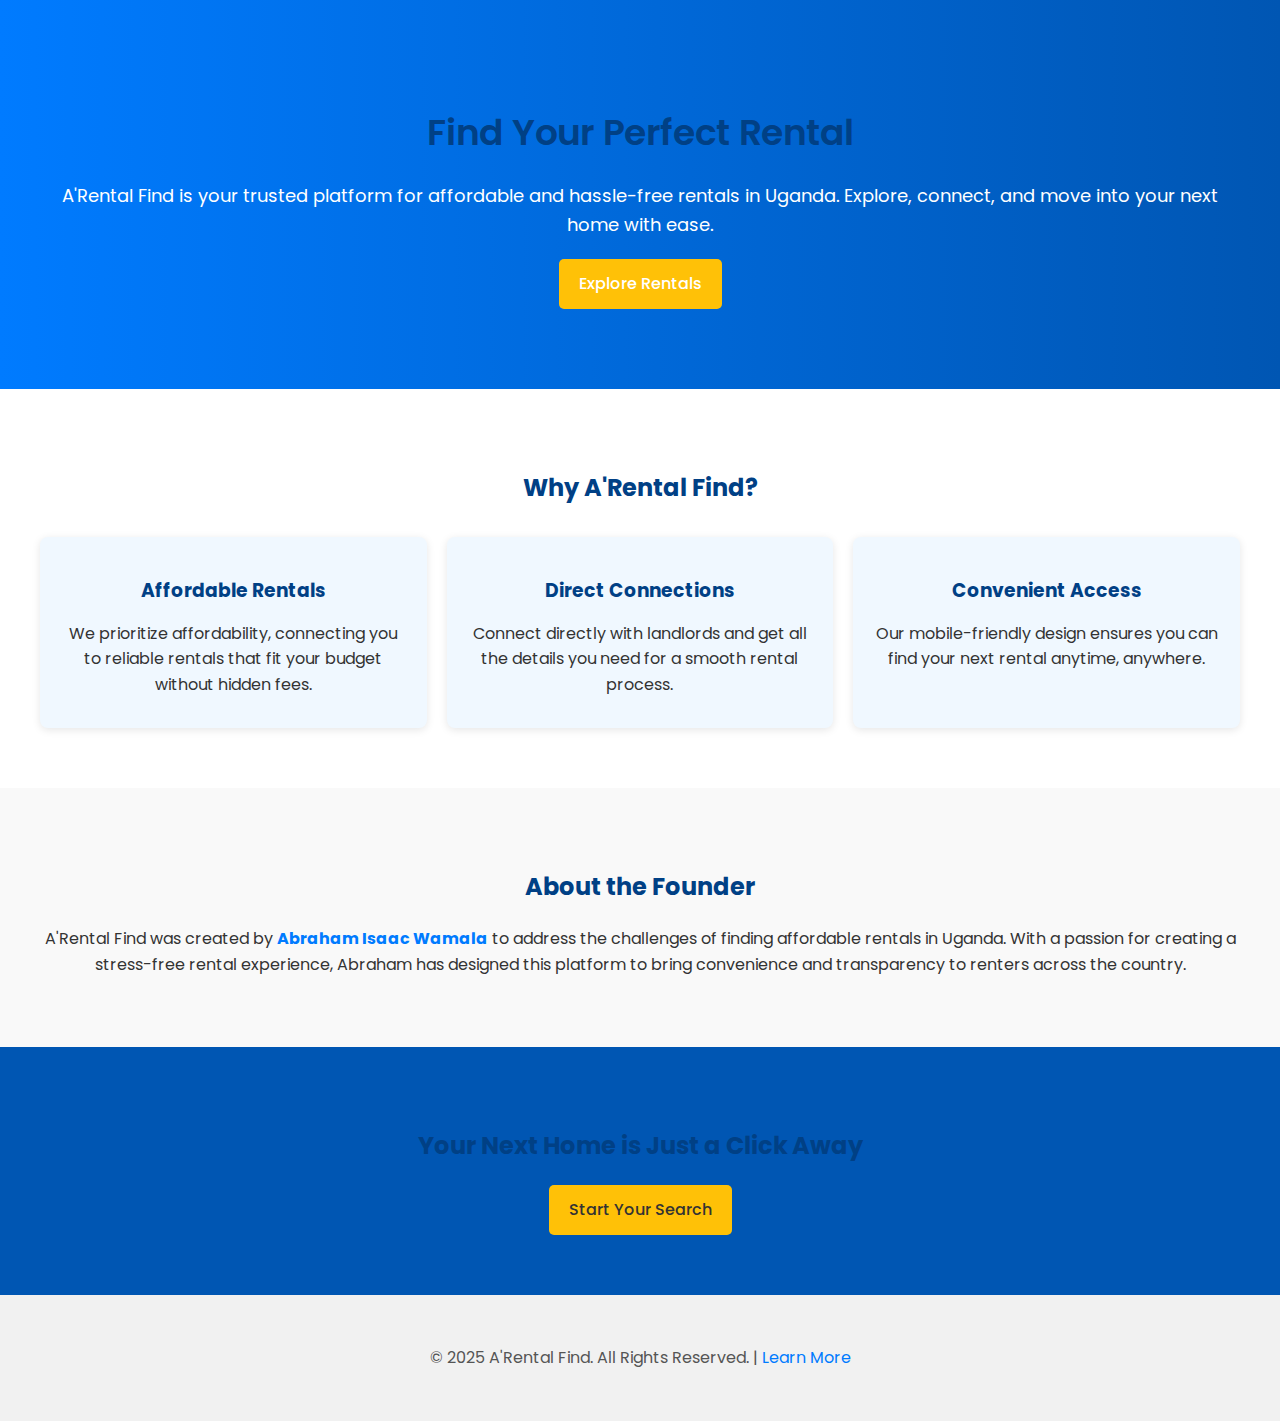
==== commit ee25eb23: "Add files via upload" ====
--- a/index.html
+++ b/index.html
@@ -1,259 +1,69 @@
 <!DOCTYPE html>
 <html lang="en">
 <head>
-    <meta charset="UTF-8">
-    <meta name="viewport" content="width=device-width, initial-scale=1.0">
+<meta name="description" content="A'Rental Find helps you find affordable rental houses and apartments in Uganda without the hassle. Explore listings today!">
 
-    <title>A'Rental Find - Home</title>
-    <link rel="stylesheet" href="styles.css">
-    <link href="https://fonts.googleapis.com/css2?family=Montserrat:wght@400;700&family=Roboto:wght@300;400;700&display=swap" rel="stylesheet">
-    <style>
-        /* General Styles */
-        body {
-            font-family: 'Roboto', sans-serif;
-            margin: 0;
-            padding: 0;
-            background: #f9f9f9;
-            color: #333;
-        }
-        header {
-            background: linear-gradient(to bottom, rgba(0, 0, 0, 0.7), rgba(0, 0, 0, 0.3)), url('images/hero-bg.jpg') no-repeat center center/cover;
-            color: white;
-            padding: 2rem 1rem;
-            text-align: center;
-        }
-        nav ul {
-            list-style: none;
-            padding: 0;
-            margin: 0;
-            display: flex;
-            justify-content: center;
-            gap: 1.5rem;
-        }
-        nav ul li {
-            display: inline;
-        }
-        nav ul li a {
-            color: white;
-            text-decoration: none;
-            font-weight: bold;
-            transition: color 0.3s;
-        }
-        nav ul li a:hover {
-            color: #ffb400;
-        }
-        .hero {
-            max-width: 600px;
-            margin: 2rem auto;
-        }
-        .hero h1 {
-            font-size: 2.5rem;
-            font-family: 'Montserrat', sans-serif;
-            margin: 1rem 0;
-        }
-        .hero p {
-            font-size: 1.2rem;
-            margin-bottom: 2rem;
-        }
-        .btn {
-            background: #ffb400;
-            color: white;
-            padding: 0.75rem 2rem;
-            border: none;
-            border-radius: 5px;
-            text-transform: uppercase;
-            font-weight: bold;
-            cursor: pointer;
-            text-decoration: none;
-            transition: background 0.3s;
-        }
-        .btn:hover {
-            background: #ff9f00;
-        }
-
-        /* About Section */
-        #about {
-            padding: 3rem 1rem;
-            text-align: center;
-            background: #fff;
-        }
-        #about h2 {
-            font-size: 2rem;
-            margin-bottom: 1rem;
-            font-family: 'Montserrat', sans-serif;
-        }
-        .about-container {
-            display: grid;
-            grid-template-columns: repeat(auto-fit, minmax(300px, 1fr));
-            gap: 1.5rem;
-            margin-top: 2rem;
-        }
-        .about-item {
-            background: #f0f0f0;
-            padding: 1.5rem;
-            border-radius: 10px;
-            box-shadow: 0 4px 6px rgba(0, 0, 0, 0.1);
-        }
-        .about-item h3 {
-            margin-bottom: 1rem;
-            font-size: 1.5rem;
-            color: #ffb400;
-        }
-
-        /* Founder Section */
-        #founder {
-            padding: 3rem 1rem;
-            background: #f5f5f5;
-            text-align: center;
-        }
-        #founder h2 {
-            font-size: 2rem;
-            margin-bottom: 1rem;
-            font-family: 'Montserrat', sans-serif;
-        }
-        .founder-details {
-            max-width: 600px;
-            margin: 0 auto;
-            text-align: left;
-            background: white;
-            padding: 2rem;
-            border-radius: 10px;
-            box-shadow: 0 4px 6px rgba(0, 0, 0, 0.1);
-        }
-        .founder-details p {
-            margin-bottom: 1rem;
-        }
-        .founder-details strong {
-            font-size: 1.2rem;
-            color: #ffb400;
-        }
-
-        /* Contact Section */
-        #contact {
-            padding: 3rem 1rem;
-            text-align: center;
-            background: #ffb400;
-            color: white;
-        }
-        #contact h2 {
-            font-size: 2rem;
-            font-family: 'Montserrat', sans-serif;
-        }
-        #contact p {
-            margin: 1rem 0 2rem;
-        }
-        form {
-            max-width: 600px;
-            margin: 0 auto;
-            display: flex;
-            flex-direction: column;
-            gap: 1rem;
-        }
-        form label {
-            text-align: left;
-            font-weight: bold;
-        }
-        form input, form textarea {
-            width: 100%;
-            padding: 0.75rem;
-            border: none;
-            border-radius: 5px;
-        }
-        form button {
-            background: white;
-            color: #ffb400;
-            border: none;
-            padding: 0.75rem;
-            font-weight: bold;
-            border-radius: 5px;
-            cursor: pointer;
-            transition: background 0.3s;
-        }
-        form button:hover {
-            background: #fff2d6;
-        }
-
-        /* Footer */
-        footer {
-            text-align: center;
-            padding: 1rem;
-            background: #333;
-            color: white;
-            font-size: 0.9rem;
-        }
-    </style>
+  <meta charset="UTF-8">
+  <meta name="viewport" content="width=device-width, initial-scale=1.0">
+  <title>A'Rental Find - Affordable Rentals in Uganda</title>
+  <link href="https://fonts.googleapis.com/css2?family=Poppins:wght@400;500;600&display=swap" rel="stylesheet">
+  <link rel="stylesheet" href="styles.css">
 </head>
 <body>
-    <!-- Header -->
-    <header>
-        <nav>
-            <ul>
-                <li><a href="index.html" class="active">Home</a></li>
-                <li><a href="rentals.html">Rentals</a></li>
-                <li><a href="#about">About Us</a></li>
-                <li><a href="#contact">Contact</a></li>
-            </ul>
-        </nav>
-        <div class="hero">
-            <h1>Welcome to A'Rental Find</h1>
-            <p>Discover affordable rentals in Uganda with no middleman fees. Reliable, fast, and convenient!</p>
-            <a href="rentals.html" class="btn">Browse Rentals</a>
+  <header class="hero">
+    <div class="container">
+      <h1>Find Your Perfect Rental</h1>
+      <p>A'Rental Find is your trusted platform for affordable and hassle-free rentals in Uganda. Explore, connect, and move into your next home with ease.</p>
+      <a href="rentals.html" class="cta-button">Explore Rentals</a>
+    </div>
+  </header>
+
+  <main>
+    <!-- Features Section -->
+    <section class="features">
+      <div class="container">
+        <h2>Why A'Rental Find?</h2>
+        <div class="feature-grid">
+          <div class="feature-item">
+            <h3>Affordable Rentals</h3>
+            <p>We prioritize affordability, connecting you to reliable rentals that fit your budget without hidden fees.</p>
+          </div>
+          <div class="feature-item">
+            <h3>Direct Connections</h3>
+            <p>Connect directly with landlords and get all the details you need for a smooth rental process.</p>
+          </div>
+          <div class="feature-item">
+            <h3>Convenient Access</h3>
+            <p>Our mobile-friendly design ensures you can find your next rental anytime, anywhere.</p>
+          </div>
         </div>
-    </header>
-
-    <!-- About Section -->
-    <section id="about">
-        <h2>Why Choose A'Rental Find?</h2>
-        <div class="about-container">
-            <div class="about-item">
-                <h3>Convenience</h3>
-                <p>Search for rentals from the comfort of your home. No hassle with middlemen!</p>
-            </div>
-            <div class="about-item">
-                <h3>Transparency</h3>
-                <p>Clear property details, fair pricing, and no hidden fees.</p>
-            </div>
-            <div class="about-item">
-                <h3>Reliable Support</h3>
-                <p>Our team is here to help you find the rental property of your dreams.</p>
-            </div>
-        </div>
+      </div>
     </section>
 
-    <!-- Founder Section -->
-    <section id="founder">
+    <!-- About the Founder -->
+    <section class="founder">
+      <div class="container">
         <h2>About the Founder</h2>
-        <div class="founder-details">
-            <p><strong>Abraham Isaac Wamala</strong> is the visionary behind A'Rental Find. Passionate about helping Ugandans find affordable and reliable rentals, Abraham is dedicated to simplifying the rental process.</p>
-            <p>Contact me directly at:</p>
-            <ul>
-                <li>Email: <strong>abrahamisaacwamala@gmail.com</strong></li>
-                <li>Phone: <strong>0786422819</strong></li>
-            </ul>
-        </div>
+        <p>
+          A'Rental Find was created by <strong>Abraham Isaac Wamala</strong> to address the challenges of finding affordable rentals in Uganda. 
+          With a passion for creating a stress-free rental experience, Abraham has designed this platform to bring convenience and transparency to renters across the country.
+        </p>
+      </div>
     </section>
 
-    <!-- Contact Section -->
-    <section id="contact">
-        <h2>Get in Touch</h2>
-        <p>If you have questions or need help, feel free to contact us.</p>
-        <form action="mailto:abrahamisaacwamala@gmail.com" method="post" enctype="text/plain">
-            <label for="name">Name:</label>
-            <input type="text" id="name" name="name" required>
+    <!-- Call-to-Action Section -->
+    <section class="cta">
+      <div class="container">
+        <h2>Your Next Home is Just a Click Away</h2>
+        <a href="rentals.html" class="cta-button">Start Your Search</a>
+      </div>
+    </section>
+  </main>
 
-            <label for="email">Email:</label>
-            <input type="email" id="email" name="email" required>
-
-            <label for="message">Message:</label>
-            <textarea id="message" name="message" rows="4" required></textarea>
-
-            <button type="submit">Send Message</button>
-        </form>
-    </section>
-
-    <!-- Footer -->
-    <footer>
-        <p>&copy; 2025 A'Rental Find. All rights reserved.</p>
-    </footer>
+  <footer>
+    <div class="container">
+      <p>&copy; 2025 A'Rental Find. All Rights Reserved. | <a href="about.html">Learn More</a></p>
+    </div>
+  </footer>
 </body>
 </html>
--- a/styles.css
+++ b/styles.css
@@ -1,134 +1,281 @@
-/* General Body Styling */
+/* General Styling */
 body {
-    font-family: 'Roboto', sans-serif;
-    margin: 0;
-    padding: 0;
-    background-color: #f4f4f4;
-    line-height: 1.6;
+  font-family: 'Poppins', sans-serif;
+  line-height: 1.6;
+  margin: 0;
+  padding: 0;
+  color: #333;
+  background-color: #f9f9f9;
 }
 
 h1, h2, h3 {
-    font-weight: bold;
-}
-
-section {
-    margin: 30px auto;
-    padding: 30px;
-    max-width: 1100px;
-    background-color: #fff;
-    border-radius: 10px;
-    box-shadow: 0 6px 18px rgba(0, 0, 0, 0.1);
-}
-
-/* Header Styles */
-h1 {
-    color: #333;
-    font-size: 36px;
-    text-align: center;
-    margin-bottom: 20px;
-}
-
-h2 {
-    color: #0056b3;
-    font-size: 26px;
-    margin-top: 0;
-}
-
-h3 {
-    color: #0056b3;
-    font-size: 22px;
-    margin-top: 25px;
-}
-
-/* Rental Item Styling */
-.rental-item {
-    background-color: #f9f9f9;
-    margin-bottom: 30px;
-    padding: 20px;
-    border-radius: 8px;
-    border: 1px solid #ddd;
-    box-shadow: 0 4px 12px rgba(0, 0, 0, 0.05);
-    max-width: 100%; /* Avoids stretching */
-}
-
-.rental-item:hover {
-    background-color: #eaf2ff;
-    box-shadow: 0 6px 18px rgba(0, 0, 0, 0.1);
-}
-
-.rental-item p {
-    font-size: 18px;
-    color: #555;
-    margin: 10px 0;
-}
-
-/* Landlord Info Styling */
-.rental-item .landlord-info {
-    background-color: #e6f7ff;
-    padding: 20px;
-    margin-top: 15px;
-    border-radius: 8px;
-    border: 1px solid #b3d8f3;
-}
-
-.rental-item .landlord-info p {
-    font-size: 18px;
-    color: #333;
-}
-
-.rental-item .landlord-info p strong {
-    color: #0056b3;
-}
-
-/* Make sure all text is easy to read and well-spaced */
-.rental-item .landlord-info p {
-    margin-bottom: 10px;
-}
-
-section p {
-    font-size: 18px;
-    color: #333;
-    margin: 10px 0;
-}
-
-/* Mobile-first Design */
+  color: #004085;
+  margin-bottom: 15px;
+}
+
+p {
+  margin: 10px 0;
+  font-size: 16px;
+}
+
+/* Container */
+.container {
+  max-width: 1200px;
+  margin: 0 auto;
+  padding: 20px;
+}
+
+/* Hero Section */
+.hero {
+  background: linear-gradient(to right, #007bff, #0056b3);
+  color: white;
+  text-align: center;
+  padding: 60px 20px;
+}
+
+.hero h1 {
+  font-size: 36px;
+  font-weight: 600;
+}
+
+.hero p {
+  font-size: 18px;
+  margin: 20px 0;
+}
+
+.cta-button {
+  text-decoration: none;
+  color: white;
+  background: #ffc107;
+  padding: 12px 20px;
+  border-radius: 5px;
+  font-size: 16px;
+  font-weight: 500;
+  display: inline-block;
+  transition: background 0.3s ease;
+}
+
+.cta-button:hover {
+  background: #e0a800;
+}
+
+/* Features Section */
+.features {
+  background: #ffffff;
+  padding: 40px 20px;
+  text-align: center;
+}
+
+.features h2 {
+  margin-bottom: 30px;
+}
+
+.feature-grid {
+  display: grid;
+  grid-template-columns: repeat(auto-fit, minmax(280px, 1fr));
+  gap: 20px;
+}
+
+.feature-item {
+  background: #f0f8ff;
+  padding: 20px;
+  border-radius: 8px;
+  box-shadow: 0 2px 8px rgba(0, 0, 0, 0.1);
+  transition: transform 0.3s ease;
+}
+
+.feature-item:hover {
+  transform: translateY(-5px);
+}
+
+/* Founder Section */
+.founder {
+  padding: 40px 20px;
+  background: #f9f9f9;
+  text-align: center;
+}
+
+.founder h2 {
+  margin-bottom: 20px;
+}
+
+.founder p strong {
+  color: #007bff;
+}
+
+/* CTA Section */
+.cta {
+  background: #0056b3;
+  color: white;
+  text-align: center;
+  padding: 40px 20px;
+}
+
+.cta h2 {
+  margin-bottom: 20px;
+}
+
+.cta .cta-button {
+  background: #ffc107;
+  color: #333;
+}
+
+.cta .cta-button:hover {
+  background: #e0a800;
+}
+
+/* Footer */
+footer {
+  background: #f1f1f1;
+  text-align: center;
+  padding: 20px 10px;
+  font-size: 14px;
+  color: #555;
+}
+
+footer a {
+  text-decoration: none;
+  color: #007bff;
+}
+
+footer a:hover {
+  text-decoration: underline;
+}
+/* Adjusting the grid for smaller screens */
 @media (max-width: 768px) {
-    body {
-        padding: 10px;
-    }
-
-    section {
-        padding: 20px;
-        margin: 15px;
-    }
-
-    h1 {
-        font-size: 30px;
-    }
-
-    h2 {
-        font-size: 24px;
-    }
-
-    h3 {
-        font-size: 20px;
-    }
-
-    .rental-item p {
-        font-size: 16px;
-    }
-
-    .rental-item .landlord-info p {
-        font-size: 16px;
-    }
-
-    .rental-item {
-        padding: 15px;
-        margin-bottom: 20px;
-    }
-
-    /* Make sure to avoid content overflow */
-    .rental-item .landlord-info p {
-        white-space: normal;
-    }
-}
+  .rental-grid {
+    grid-template-columns: 1fr;
+  }
+}
+/* Filters Section */
+.filters {
+  background: #f8f9fa;
+  padding: 20px 20px 40px;
+  text-align: center;
+  margin-bottom: 30px;
+  border-bottom: 1px solid #ddd;
+}
+
+.filters h2 {
+  margin-bottom: 20px;
+  font-size: 24px;
+  color: #004085;
+}
+
+.filter-group {
+  margin-bottom: 20px;
+}
+
+.filter-group label {
+  display: block;
+  margin-bottom: 8px;
+  font-size: 14px;
+  color: #333;
+}
+
+.filter-group select {
+  width: 100%;
+  max-width: 300px;
+  padding: 10px;
+  font-size: 14px;
+  border: 1px solid #ccc;
+  border-radius: 4px;
+}
+
+#filterButton {
+  background: #007bff;
+  color: white;
+  border: none;
+  padding: 10px 20px;
+  font-size: 14px;
+  border-radius: 4px;
+  cursor: pointer;
+  transition: background 0.3s ease;
+}
+
+#filterButton:hover {
+  background: #0056b3;
+}
+/* About Section Styles */
+.about {
+  padding: 50px 0;
+  background-color: #f7f7f7;
+  font-family: 'Arial', sans-serif;
+}
+
+.about-content {
+  max-width: 1200px;
+  margin: 0 auto;
+  text-align: center;
+}
+
+.about h2 {
+  font-size: 2.5rem;
+  margin-bottom: 20px;
+  color: #333;
+}
+
+.about p {
+  font-size: 1.1rem;
+  line-height: 1.6;
+  color: #555;
+}
+
+.about-details {
+  display: grid;
+  grid-template-columns: 1fr 1fr 1fr;
+  gap: 30px;
+  margin-top: 40px;
+}
+
+.about-item h3 {
+  font-size: 1.8rem;
+  margin-bottom: 15px;
+  color: #1a73e8;
+}
+
+.about-item ul {
+  list-style-type: none;
+  padding: 0;
+}
+
+.about-item ul li {
+  font-size: 1rem;
+  margin: 10px 0;
+  text-align: left;
+}
+
+.founder-section {
+  margin-top: 50px;
+  text-align: center;
+}
+
+.founder-image {
+  width: 200px;
+  height: 200px;
+  object-fit: cover;
+  border-radius: 50%;
+  margin-bottom: 20px;
+}
+
+.founder-name {
+  font-size: 1.5rem;
+  color: #333;
+}
+
+.founder-bio {
+  font-size: 1rem;
+  color: #777;
+  line-height: 1.6;
+}
+
+@media (max-width: 768px) {
+  .about-details {
+    grid-template-columns: 1fr;
+  }
+
+  .founder-image {
+    width: 150px;
+    height: 150px;
+  }
+}
